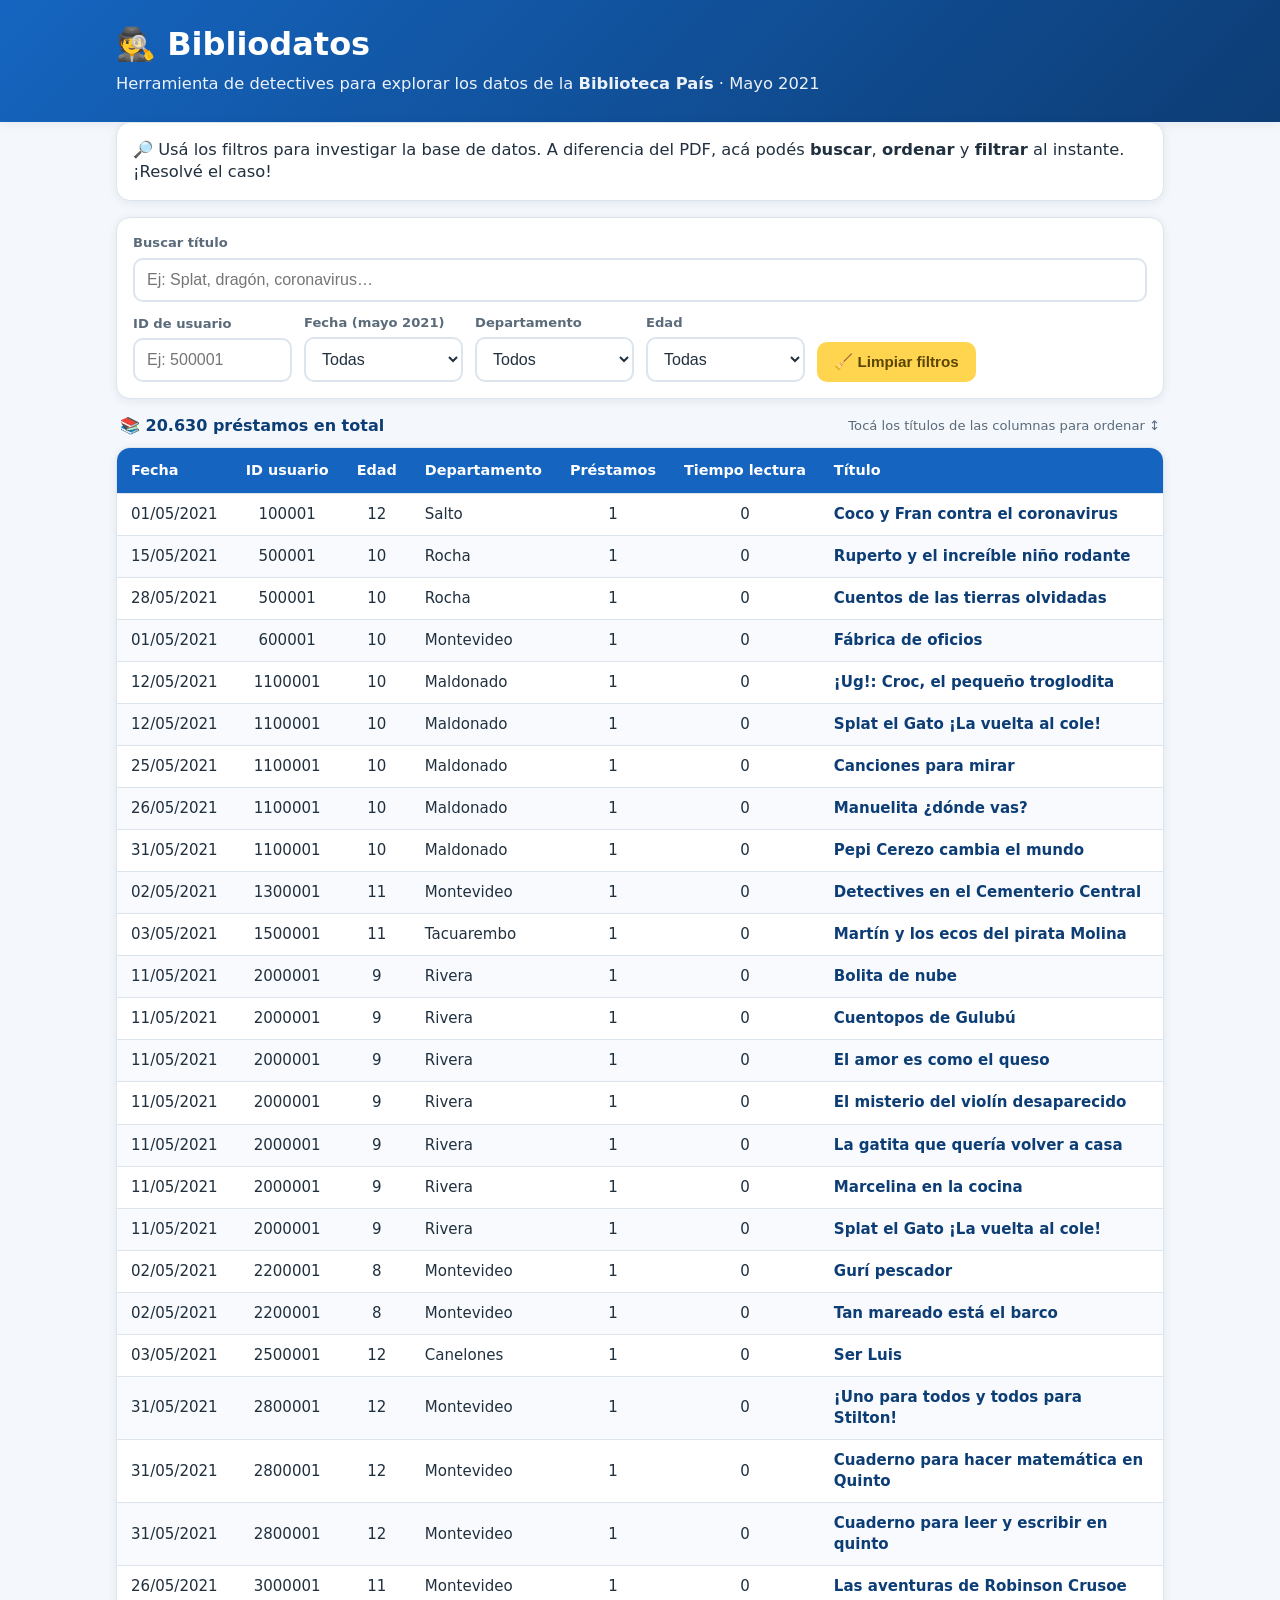
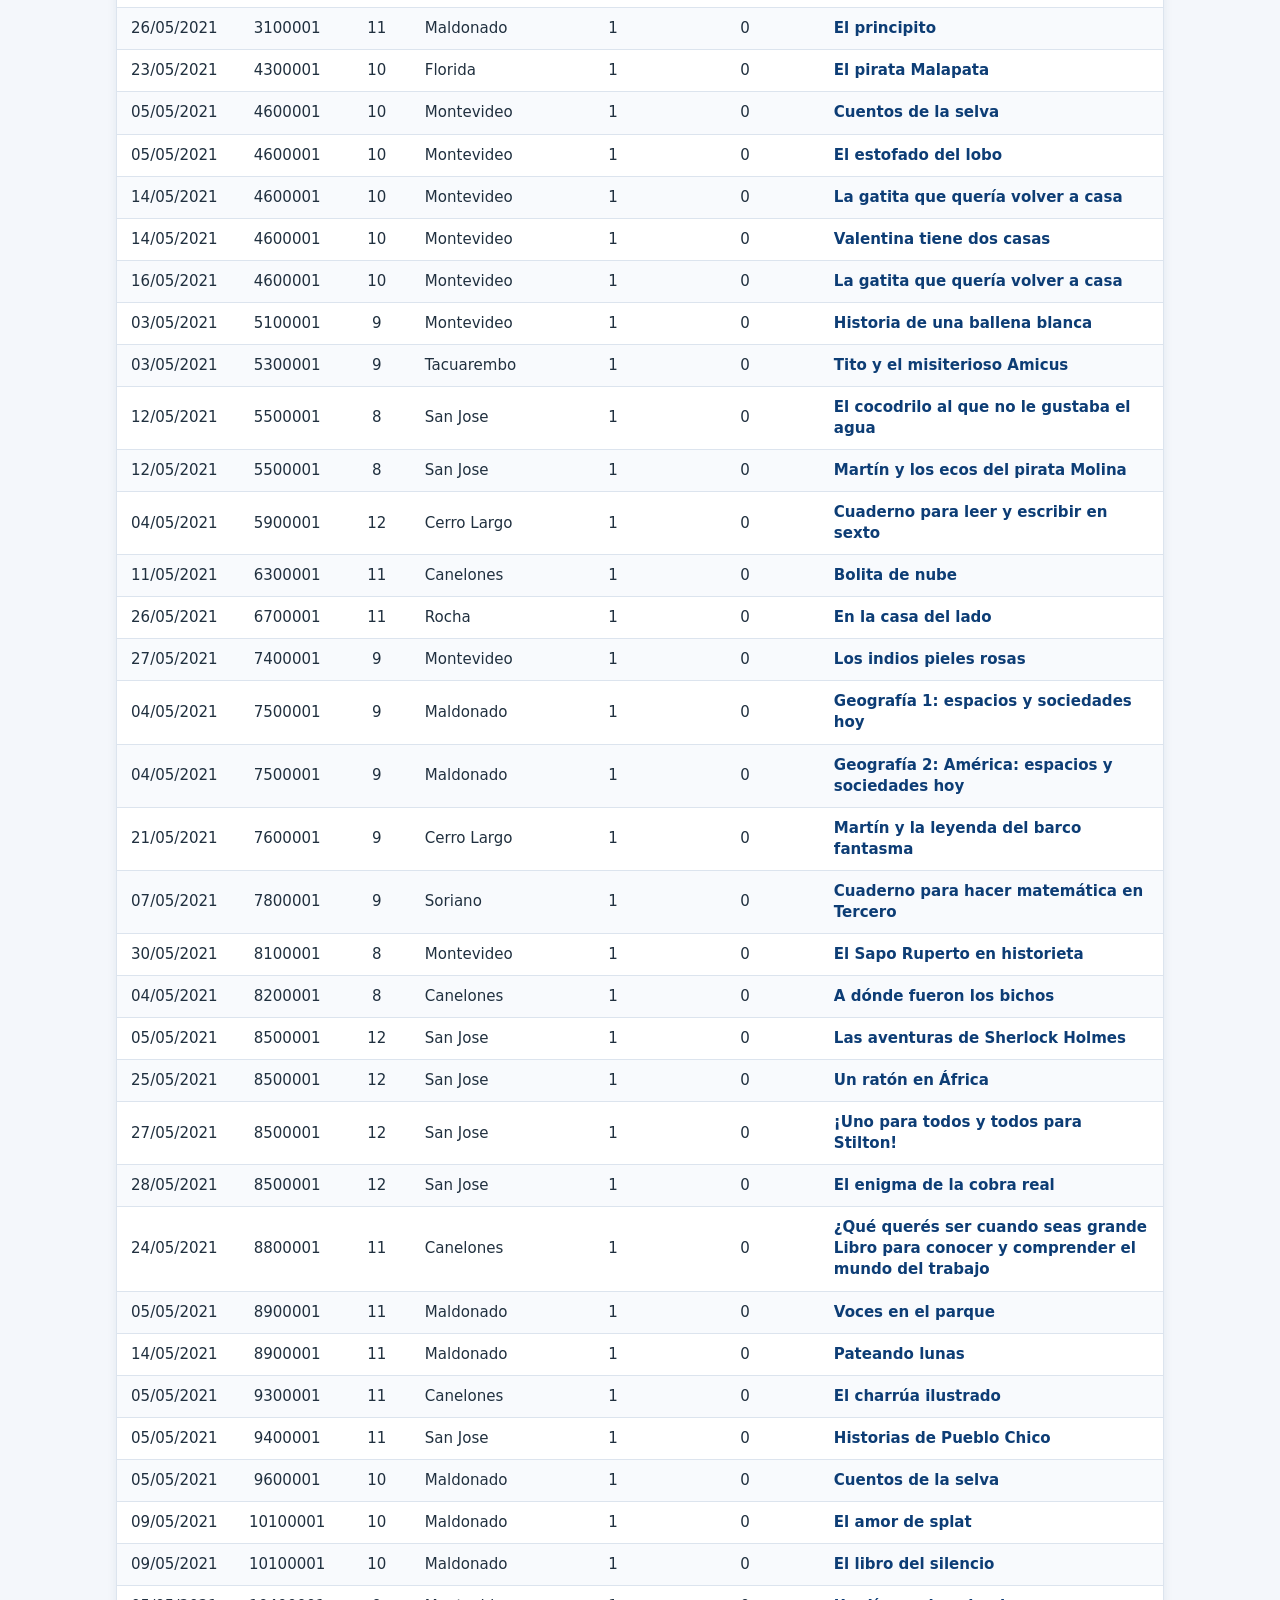
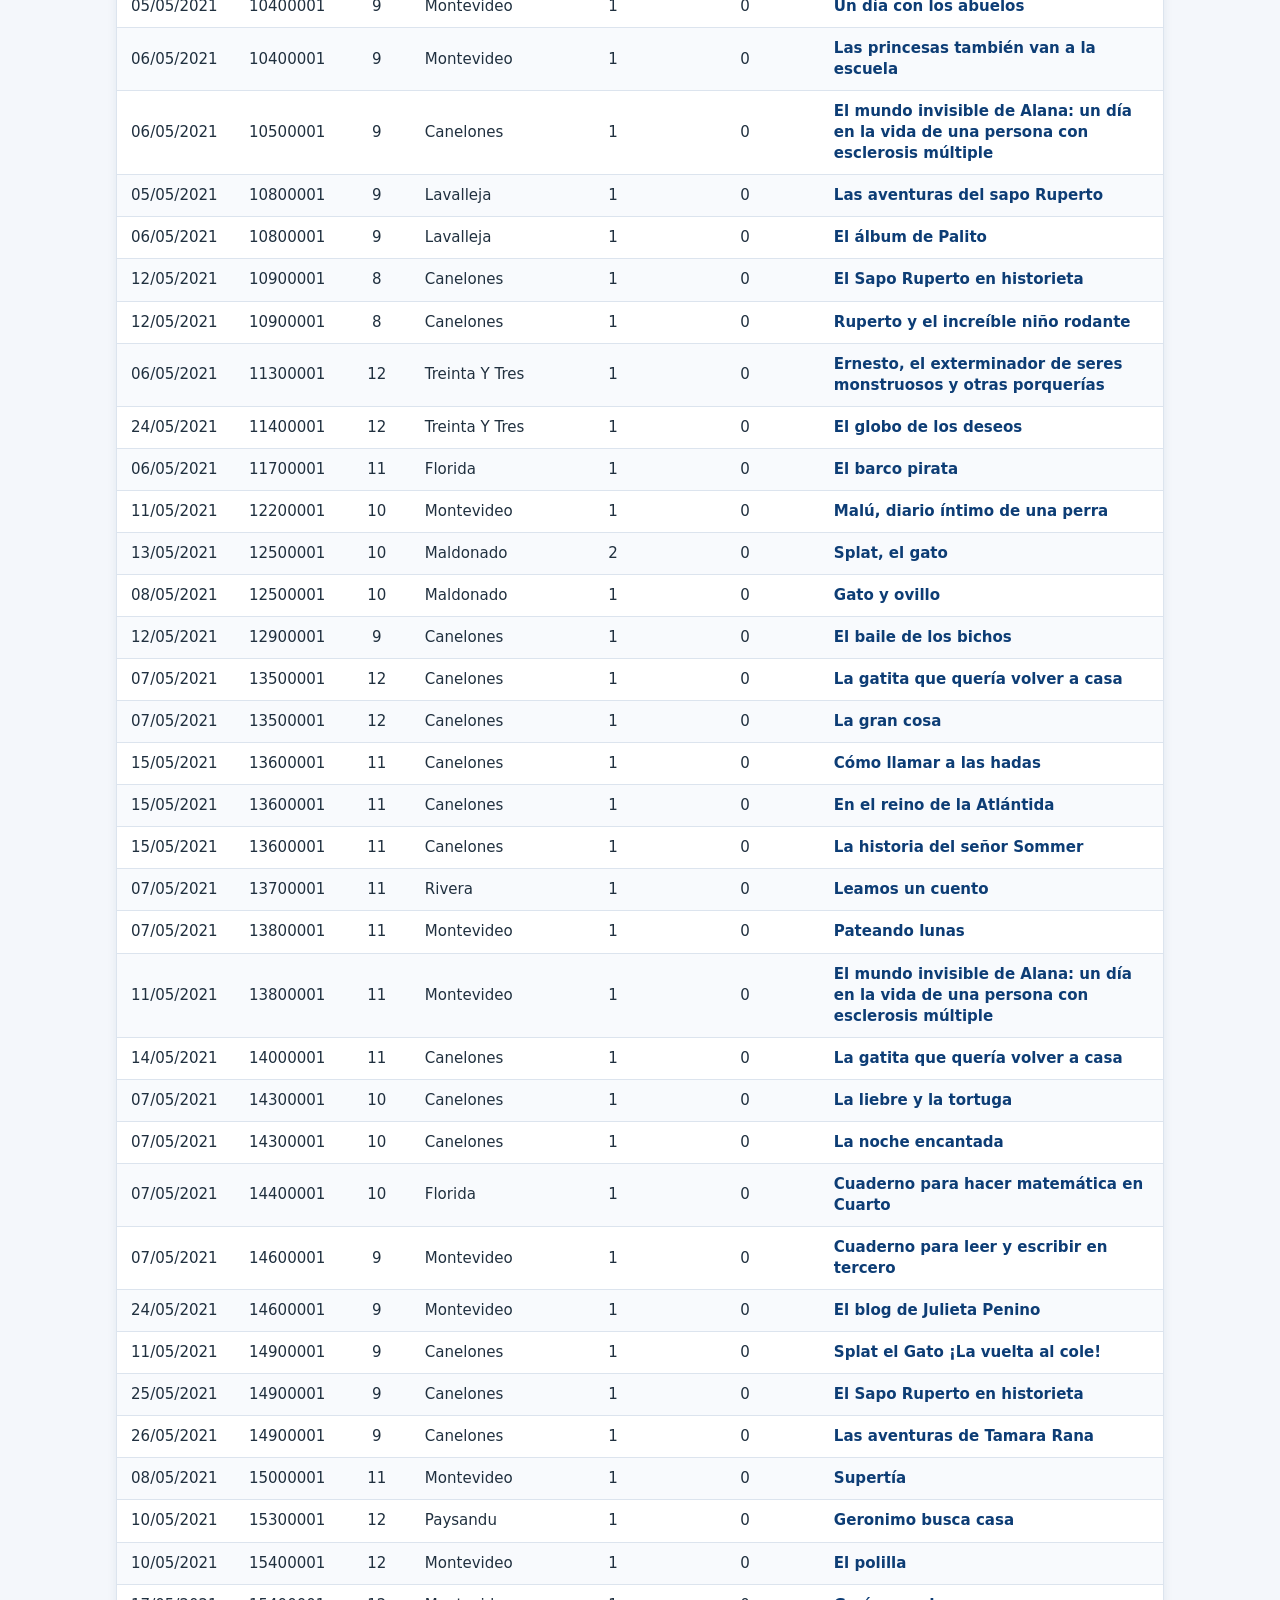
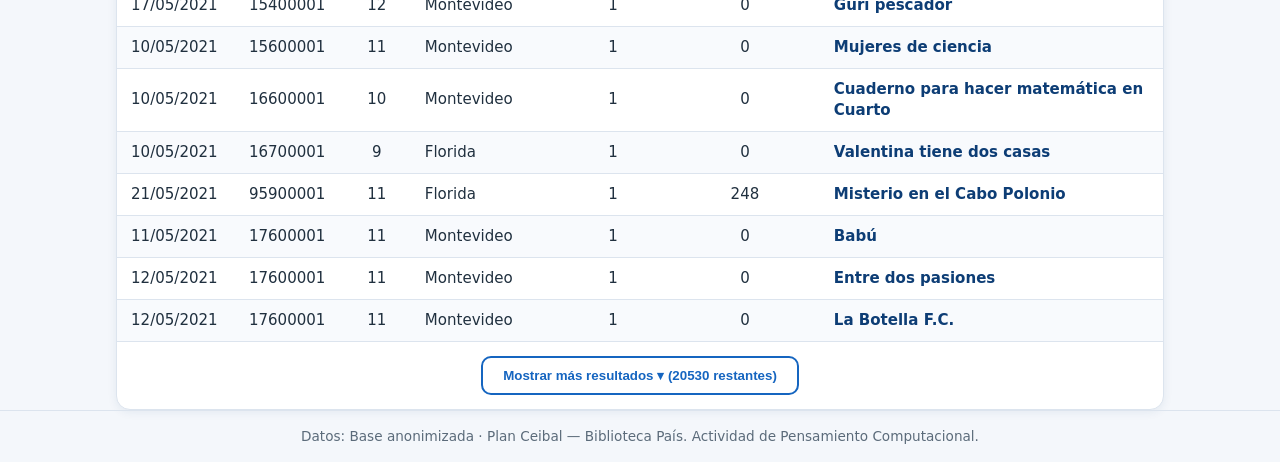
==== index.html @ 2f6239cc "Sitio interactivo Bibliodatos: buscador/filtro de préstamos Biblioteca País Co-Authored-By: Claude O" ====
<!DOCTYPE html>
<html lang="es">
<head>
<meta charset="UTF-8">
<meta name="viewport" content="width=device-width, initial-scale=1.0">
<title>🔍 Bibliodatos — Biblioteca País</title>
<link rel="stylesheet" href="style.css">
</head>
<body>
<header>
  <div class="wrap">
    <h1>🕵️ Bibliodatos</h1>
    <p class="sub">Herramienta de detectives para explorar los datos de la <strong>Biblioteca País</strong> · Mayo 2021</p>
  </div>
</header>

<main class="wrap">

  <section class="panel intro">
    <p>🔎 Usá los filtros para investigar la base de datos. A diferencia del PDF, acá podés
    <strong>buscar</strong>, <strong>ordenar</strong> y <strong>filtrar</strong> al instante. ¡Resolvé el caso!</p>
  </section>

  <section class="panel filtros">
    <div class="campo campo-busca">
      <label for="busca">Buscar título</label>
      <input type="text" id="busca" placeholder="Ej: Splat, dragón, coronavirus…" autocomplete="off">
    </div>
    <div class="campo">
      <label for="usuario">ID de usuario</label>
      <input type="number" id="usuario" placeholder="Ej: 500001" autocomplete="off">
    </div>
    <div class="campo">
      <label for="fecha">Fecha (mayo 2021)</label>
      <select id="fecha"><option value="">Todas</option></select>
    </div>
    <div class="campo">
      <label for="depto">Departamento</label>
      <select id="depto"><option value="">Todos</option></select>
    </div>
    <div class="campo">
      <label for="edad">Edad</label>
      <select id="edad"><option value="">Todas</option></select>
    </div>
    <div class="campo campo-btn">
      <button id="limpiar" type="button">🧹 Limpiar filtros</button>
    </div>
  </section>

  <section class="conteo">
    <span id="conteo">…</span>
    <span class="hint">Tocá los títulos de las columnas para ordenar ↕</span>
  </section>

  <section class="tabla-wrap">
    <table id="tabla">
      <thead>
        <tr>
          <th data-col="fecha">Fecha</th>
          <th data-col="id">ID usuario</th>
          <th data-col="edad">Edad</th>
          <th data-col="depto">Departamento</th>
          <th data-col="prestamos">Préstamos</th>
          <th data-col="tiempo">Tiempo lectura</th>
          <th data-col="titulo">Título</th>
        </tr>
      </thead>
      <tbody id="cuerpo"></tbody>
    </table>
    <div id="vacio" class="vacio" hidden>😕 No hay resultados con esos filtros. Probá cambiarlos.</div>
    <div id="mas-wrap" class="mas-wrap" hidden>
      <button id="mas" type="button">Mostrar más resultados ▾</button>
    </div>
  </section>

</main>

<footer>
  <div class="wrap">
    <p>Datos: Base anonimizada · Plan Ceibal — Biblioteca País. Actividad de Pensamiento Computacional.</p>
  </div>
</footer>

<script src="app.js"></script>
</body>
</html>
---- style.css ----
:root{
  --azul:#1565c0;
  --azul-osc:#0d3d75;
  --amar:#ffd54f;
  --verde:#2e9e5b;
  --bg:#f4f7fb;
  --panel:#ffffff;
  --texto:#20303f;
  --gris:#5b6b7a;
  --borde:#dce4ee;
  --sombra:0 2px 10px rgba(20,60,110,.08);
}
*{box-sizing:border-box}
body{
  margin:0;
  font-family:"Segoe UI",system-ui,Arial,sans-serif;
  background:var(--bg);
  color:var(--texto);
  line-height:1.4;
}
.wrap{max-width:1080px;margin:0 auto;padding:0 16px}

header{
  background:linear-gradient(135deg,var(--azul),var(--azul-osc));
  color:#fff;
  padding:22px 0 26px;
  box-shadow:var(--sombra);
}
header h1{margin:0;font-size:2rem}
header .sub{margin:6px 0 0;opacity:.92;font-size:1.02rem}

main{padding:20px 0 40px}

.panel{
  background:var(--panel);
  border:1px solid var(--borde);
  border-radius:14px;
  box-shadow:var(--sombra);
  padding:16px;
  margin-bottom:16px;
}
.intro p{margin:0;font-size:1.02rem}

.filtros{
  display:grid;
  grid-template-columns:repeat(auto-fit,minmax(150px,1fr));
  gap:12px;
  align-items:end;
}
.campo-busca{grid-column:1 / -1}
.campo label{
  display:block;
  font-size:.82rem;
  font-weight:600;
  color:var(--gris);
  margin-bottom:5px;
}
.campo input,.campo select{
  width:100%;
  padding:11px 12px;
  border:2px solid var(--borde);
  border-radius:10px;
  font-size:1rem;
  background:#fff;
  color:var(--texto);
}
.campo input:focus,.campo select:focus{
  outline:none;
  border-color:var(--azul);
}
.campo-btn{display:flex}
#limpiar{
  width:100%;
  padding:11px 12px;
  border:none;
  border-radius:10px;
  background:var(--amar);
  color:#5a4500;
  font-weight:700;
  font-size:.95rem;
  cursor:pointer;
}
#limpiar:hover{filter:brightness(.96)}

.conteo{
  display:flex;
  justify-content:space-between;
  align-items:center;
  flex-wrap:wrap;
  gap:6px;
  margin:4px 4px 10px;
  font-weight:600;
}
#conteo{color:var(--azul-osc)}
.conteo .hint{font-weight:400;font-size:.82rem;color:var(--gris)}

.tabla-wrap{
  background:var(--panel);
  border:1px solid var(--borde);
  border-radius:14px;
  box-shadow:var(--sombra);
  overflow-x:auto;
}
table{width:100%;border-collapse:collapse;min-width:720px}
thead th{
  background:var(--azul);
  color:#fff;
  text-align:left;
  padding:12px 14px;
  font-size:.9rem;
  cursor:pointer;
  user-select:none;
  white-space:nowrap;
  position:sticky;
  top:0;
}
thead th:hover{background:var(--azul-osc)}
thead th.asc::after{content:" ▲";font-size:.75em}
thead th.desc::after{content:" ▼";font-size:.75em}
tbody td{padding:10px 14px;border-top:1px solid var(--borde);font-size:.94rem}
tbody tr:nth-child(even){background:#f8fafd}
tbody tr:hover{background:#eef5ff}
td.titulo{font-weight:600;color:var(--azul-osc)}
td.num{text-align:center}

.vacio{padding:34px 16px;text-align:center;color:var(--gris);font-size:1.05rem}

.mas-wrap{padding:14px;text-align:center;border-top:1px solid var(--borde)}
#mas{
  padding:10px 20px;
  border:2px solid var(--azul);
  background:#fff;
  color:var(--azul);
  border-radius:10px;
  font-weight:700;
  cursor:pointer;
}
#mas:hover{background:var(--azul);color:#fff}

footer{
  border-top:1px solid var(--borde);
  padding:16px 0;
  color:var(--gris);
  font-size:.85rem;
  text-align:center;
}
footer p{margin:0}

@media(max-width:520px){
  header h1{font-size:1.6rem}
  .conteo{font-size:.9rem}
}
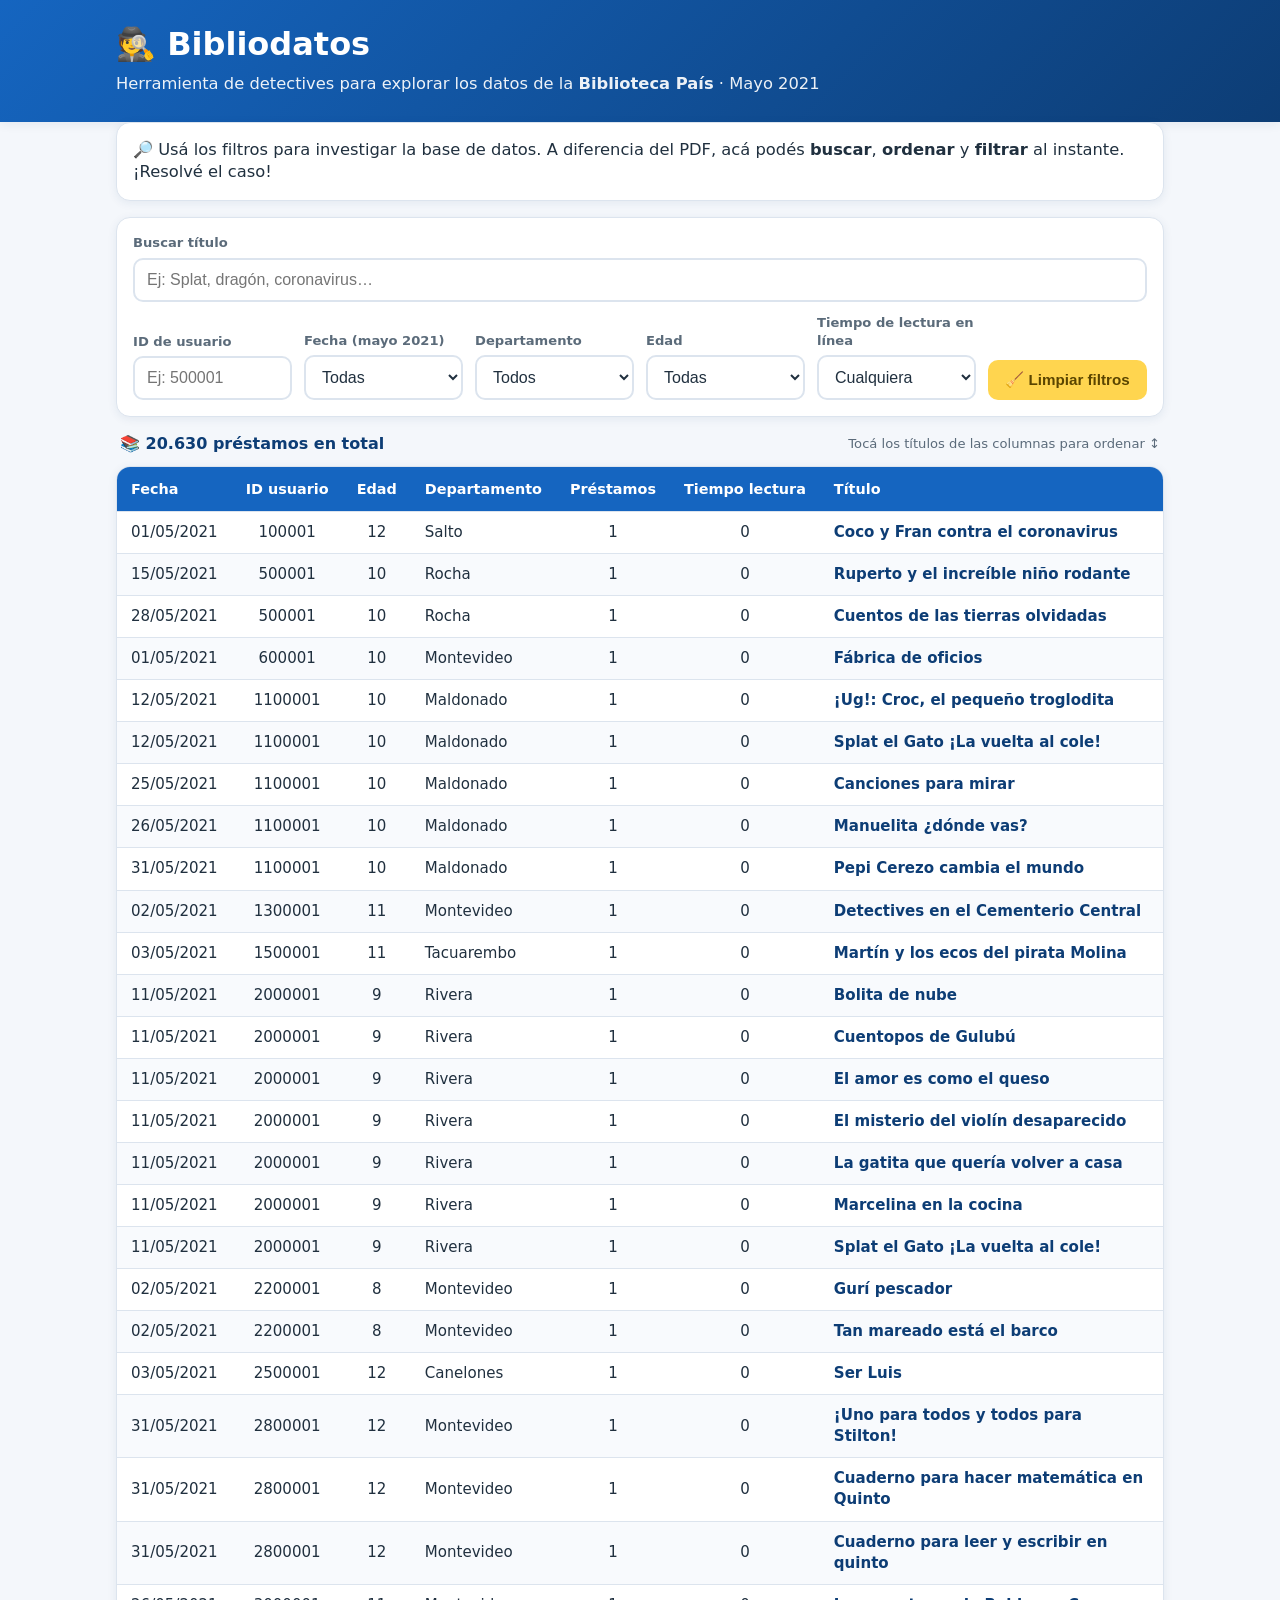
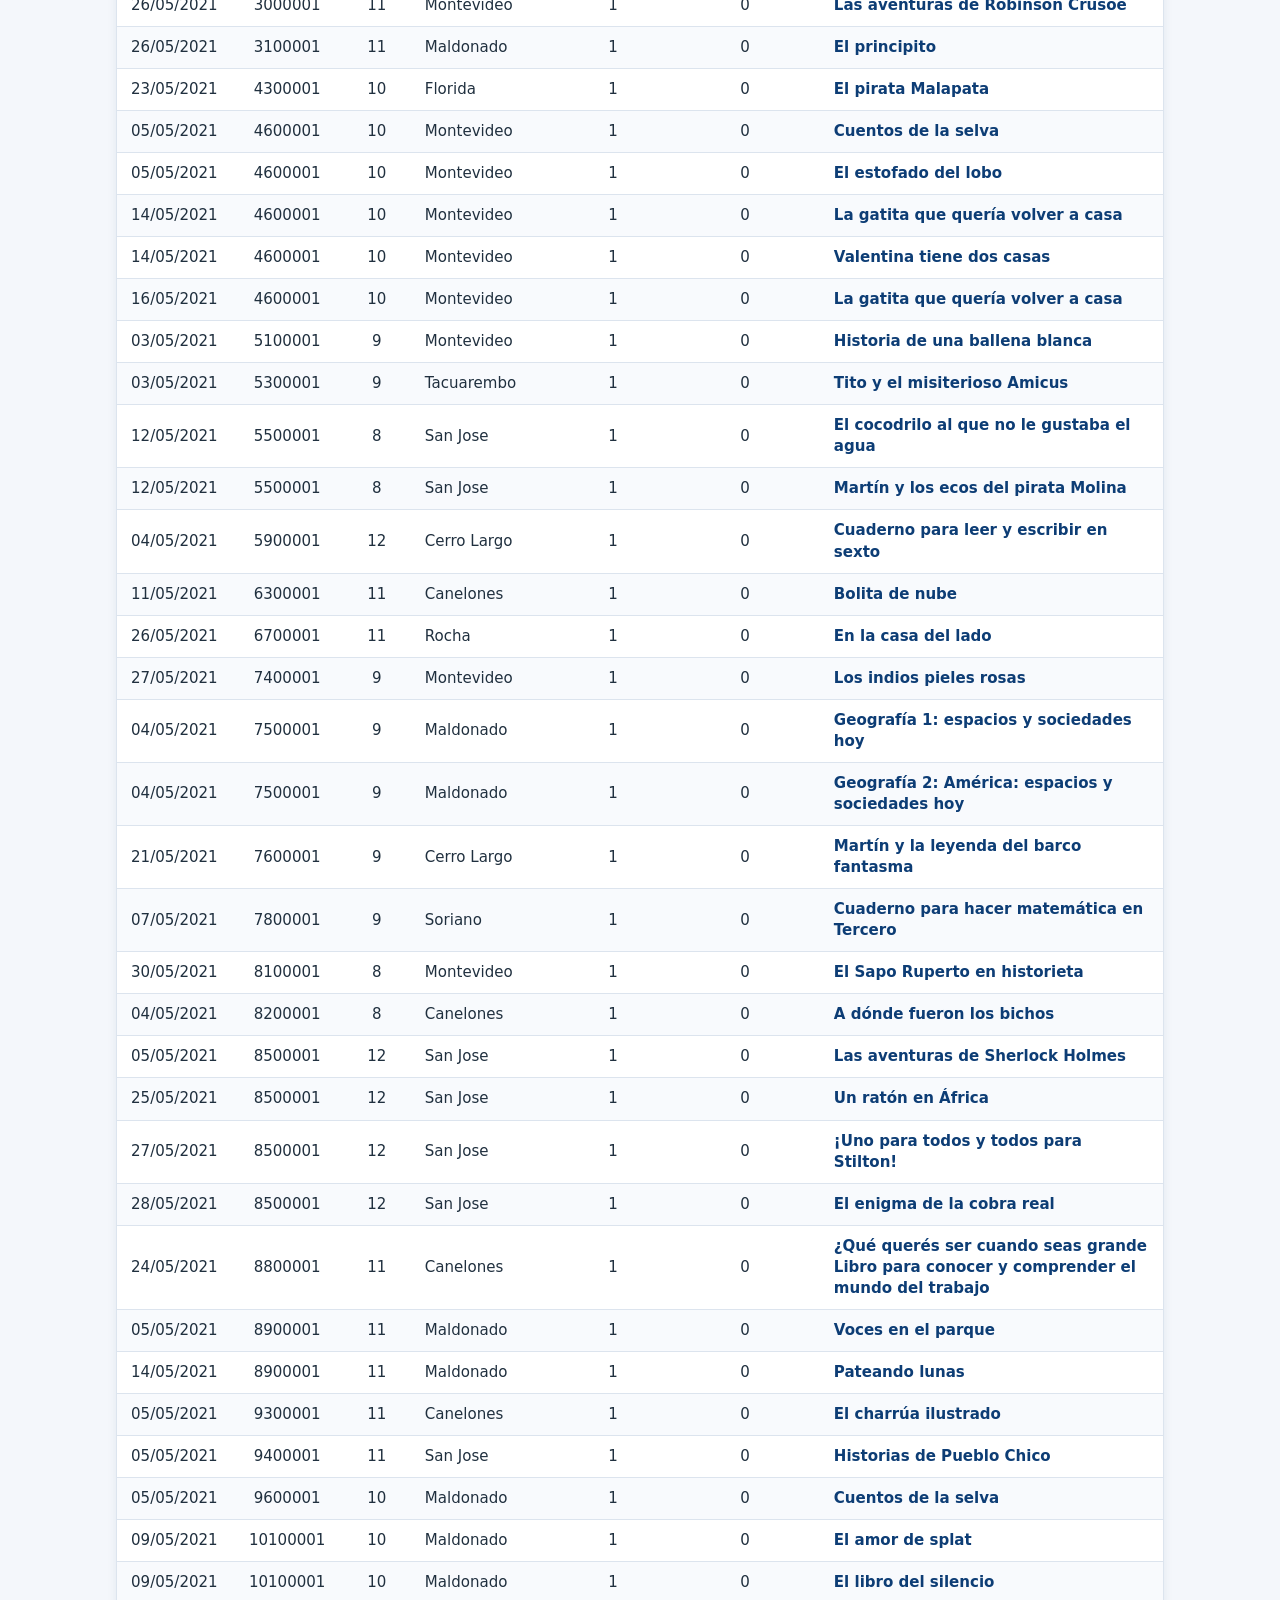
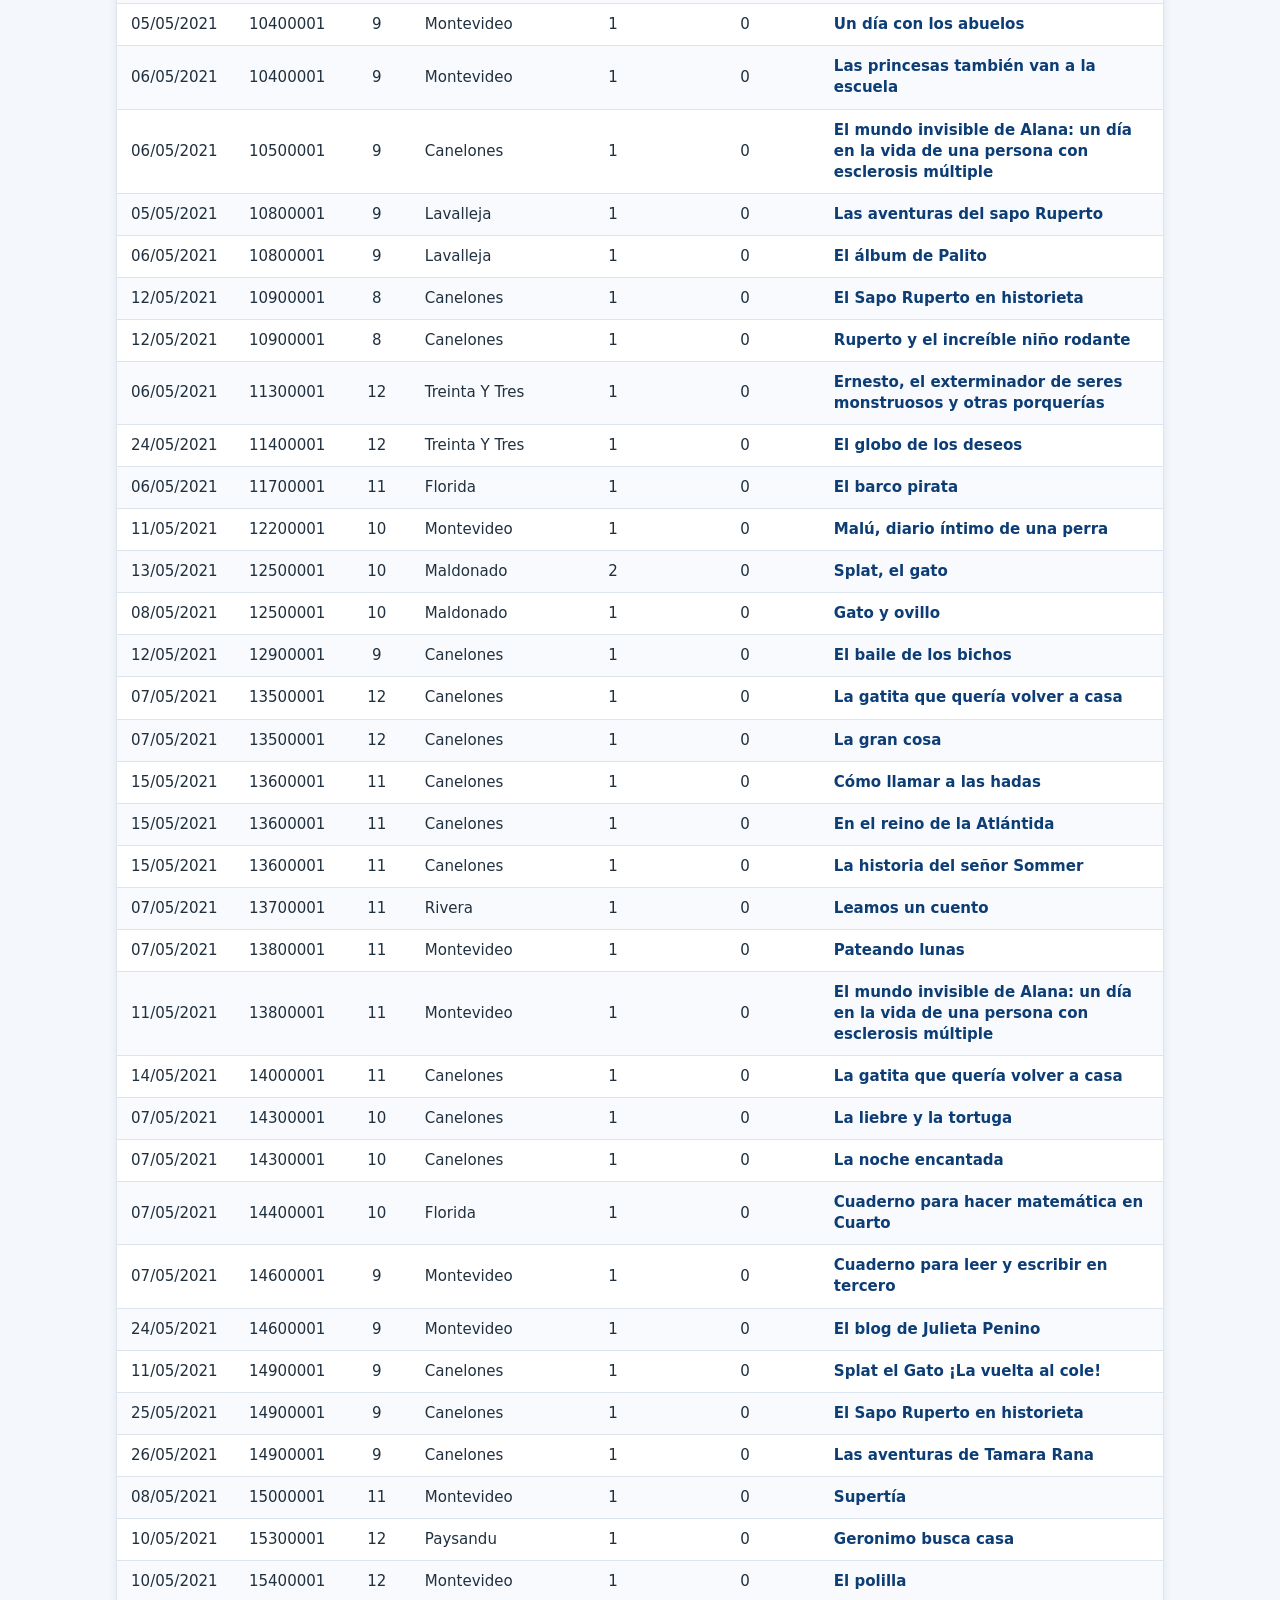
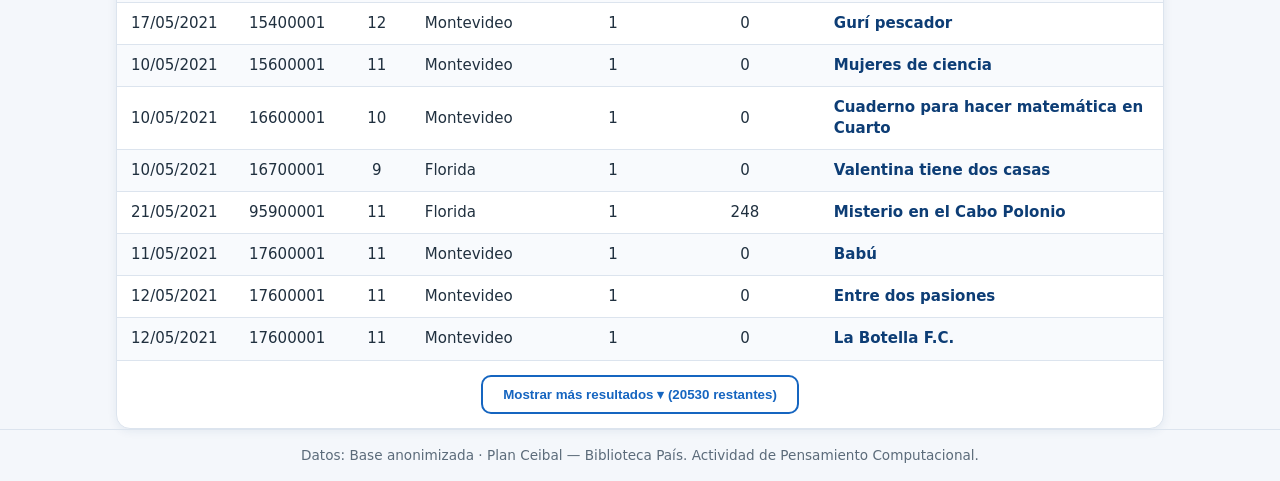
==== commit 5b1fb96c: "Agregar filtro por rango de tiempo de lectura en línea Co-Authored-By: Claude Opus 4.8 <noreply@anth" ====
--- a/index.html
+++ b/index.html
@@ -42,6 +42,17 @@
       <label for="edad">Edad</label>
       <select id="edad"><option value="">Todas</option></select>
     </div>
+    <div class="campo">
+      <label for="tiempo">Tiempo de lectura en línea</label>
+      <select id="tiempo">
+        <option value="">Cualquiera</option>
+        <option value="0">Sin lectura en línea (0 min)</option>
+        <option value="1-10">1 a 10 min</option>
+        <option value="11-30">11 a 30 min</option>
+        <option value="31-60">31 a 60 min</option>
+        <option value="61-">Más de 60 min</option>
+      </select>
+    </div>
     <div class="campo campo-btn">
       <button id="limpiar" type="button">🧹 Limpiar filtros</button>
     </div>
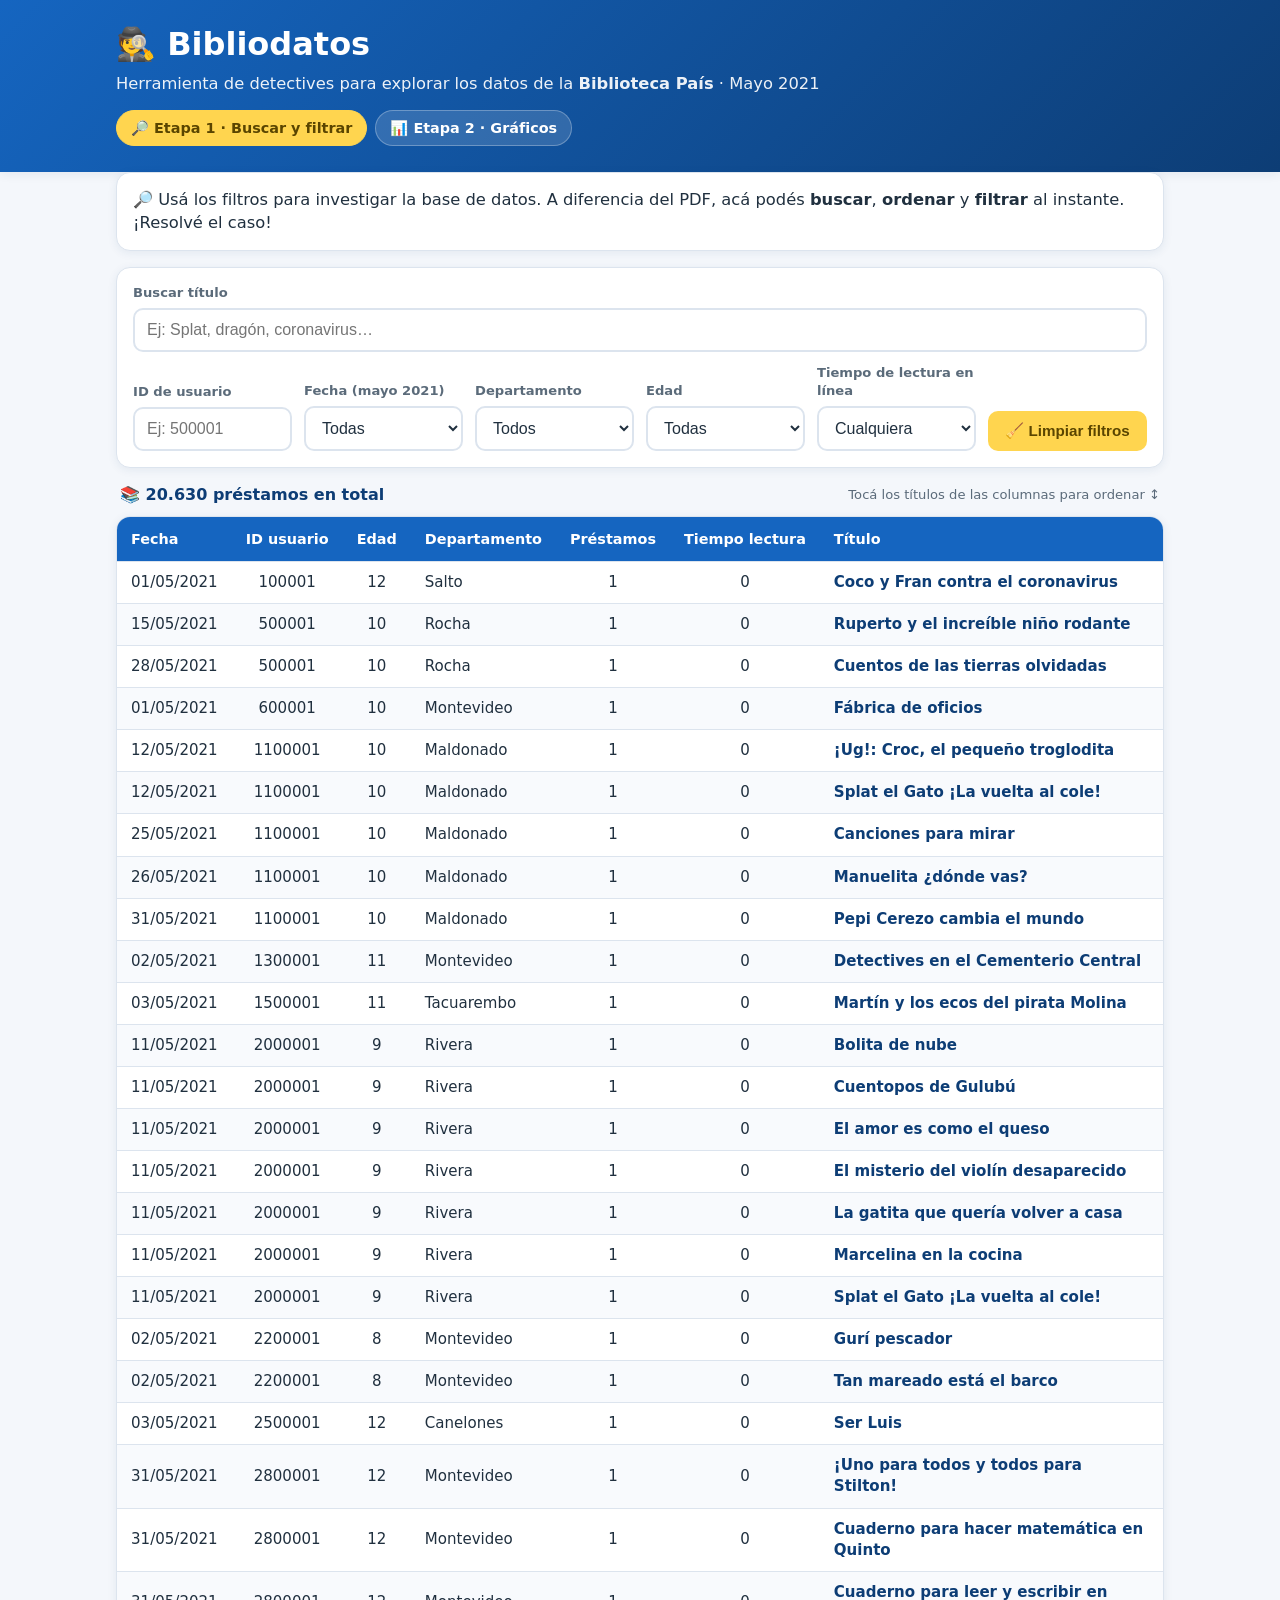
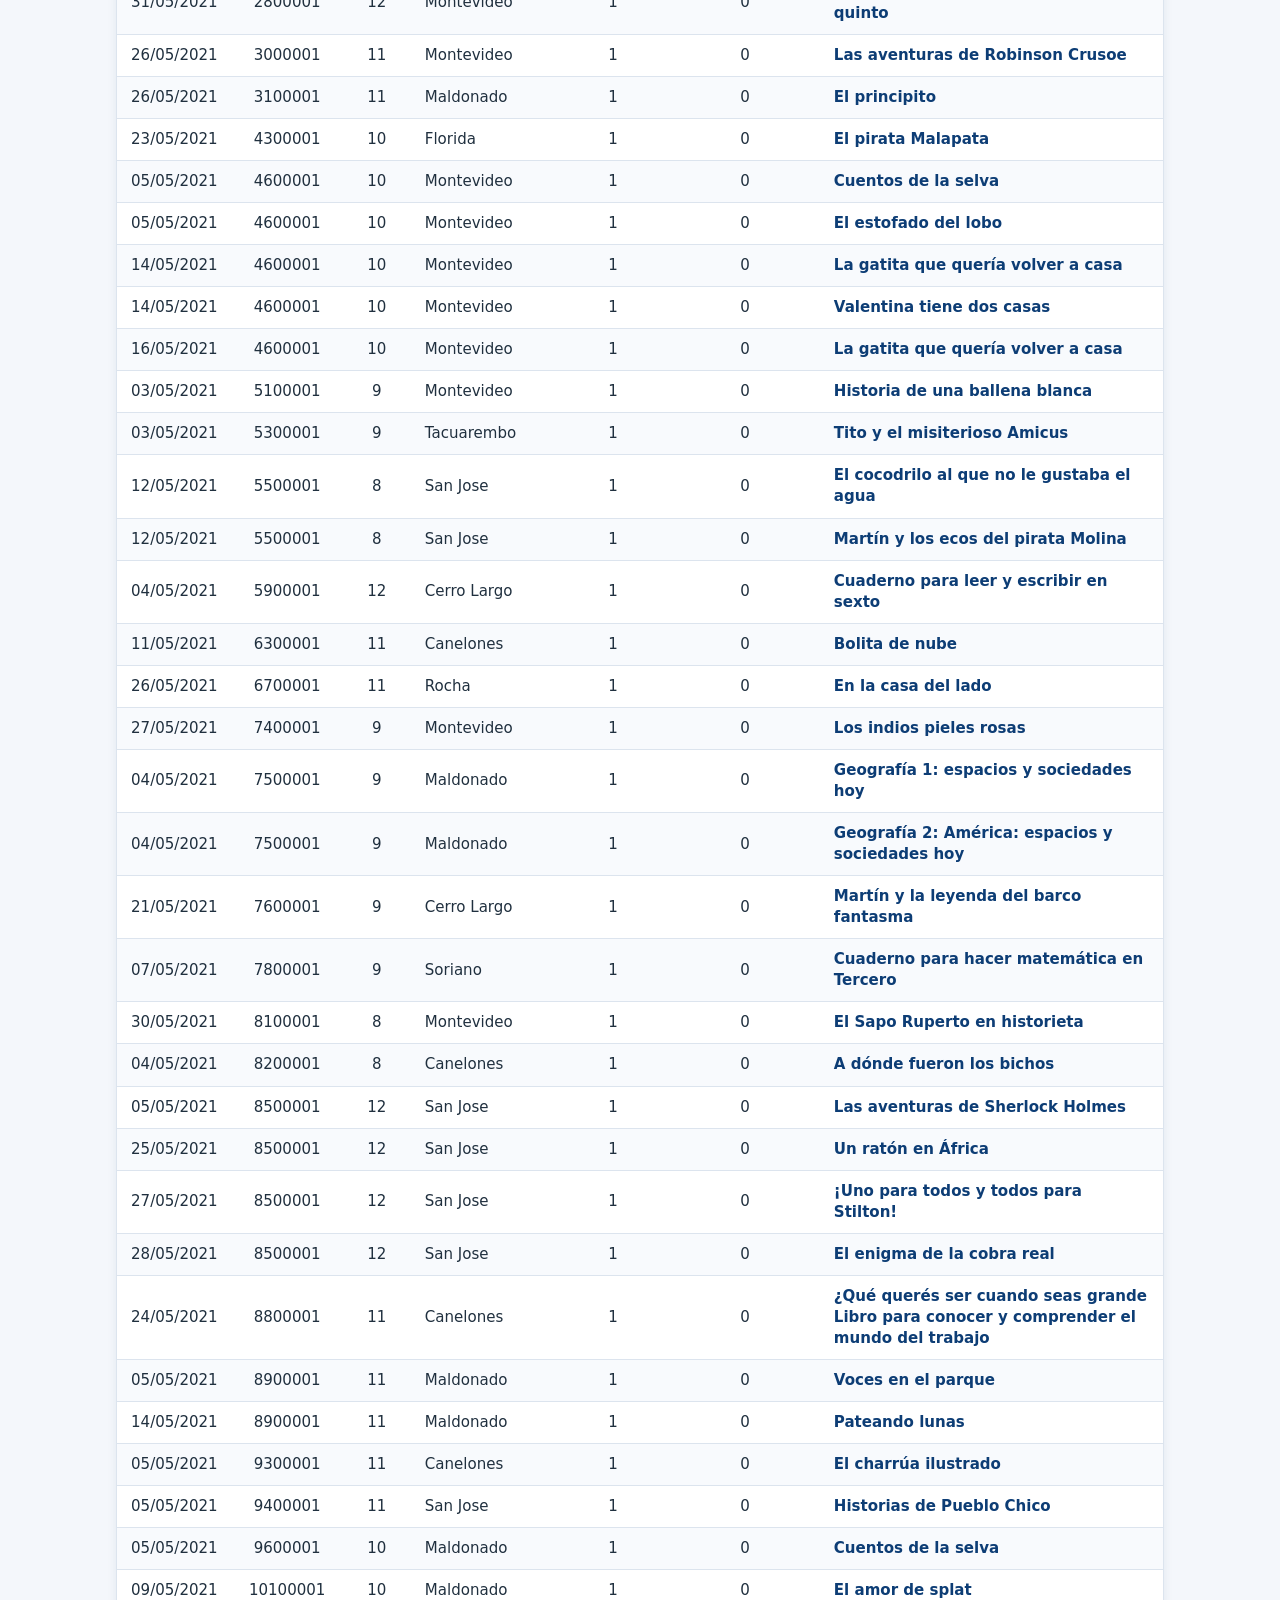
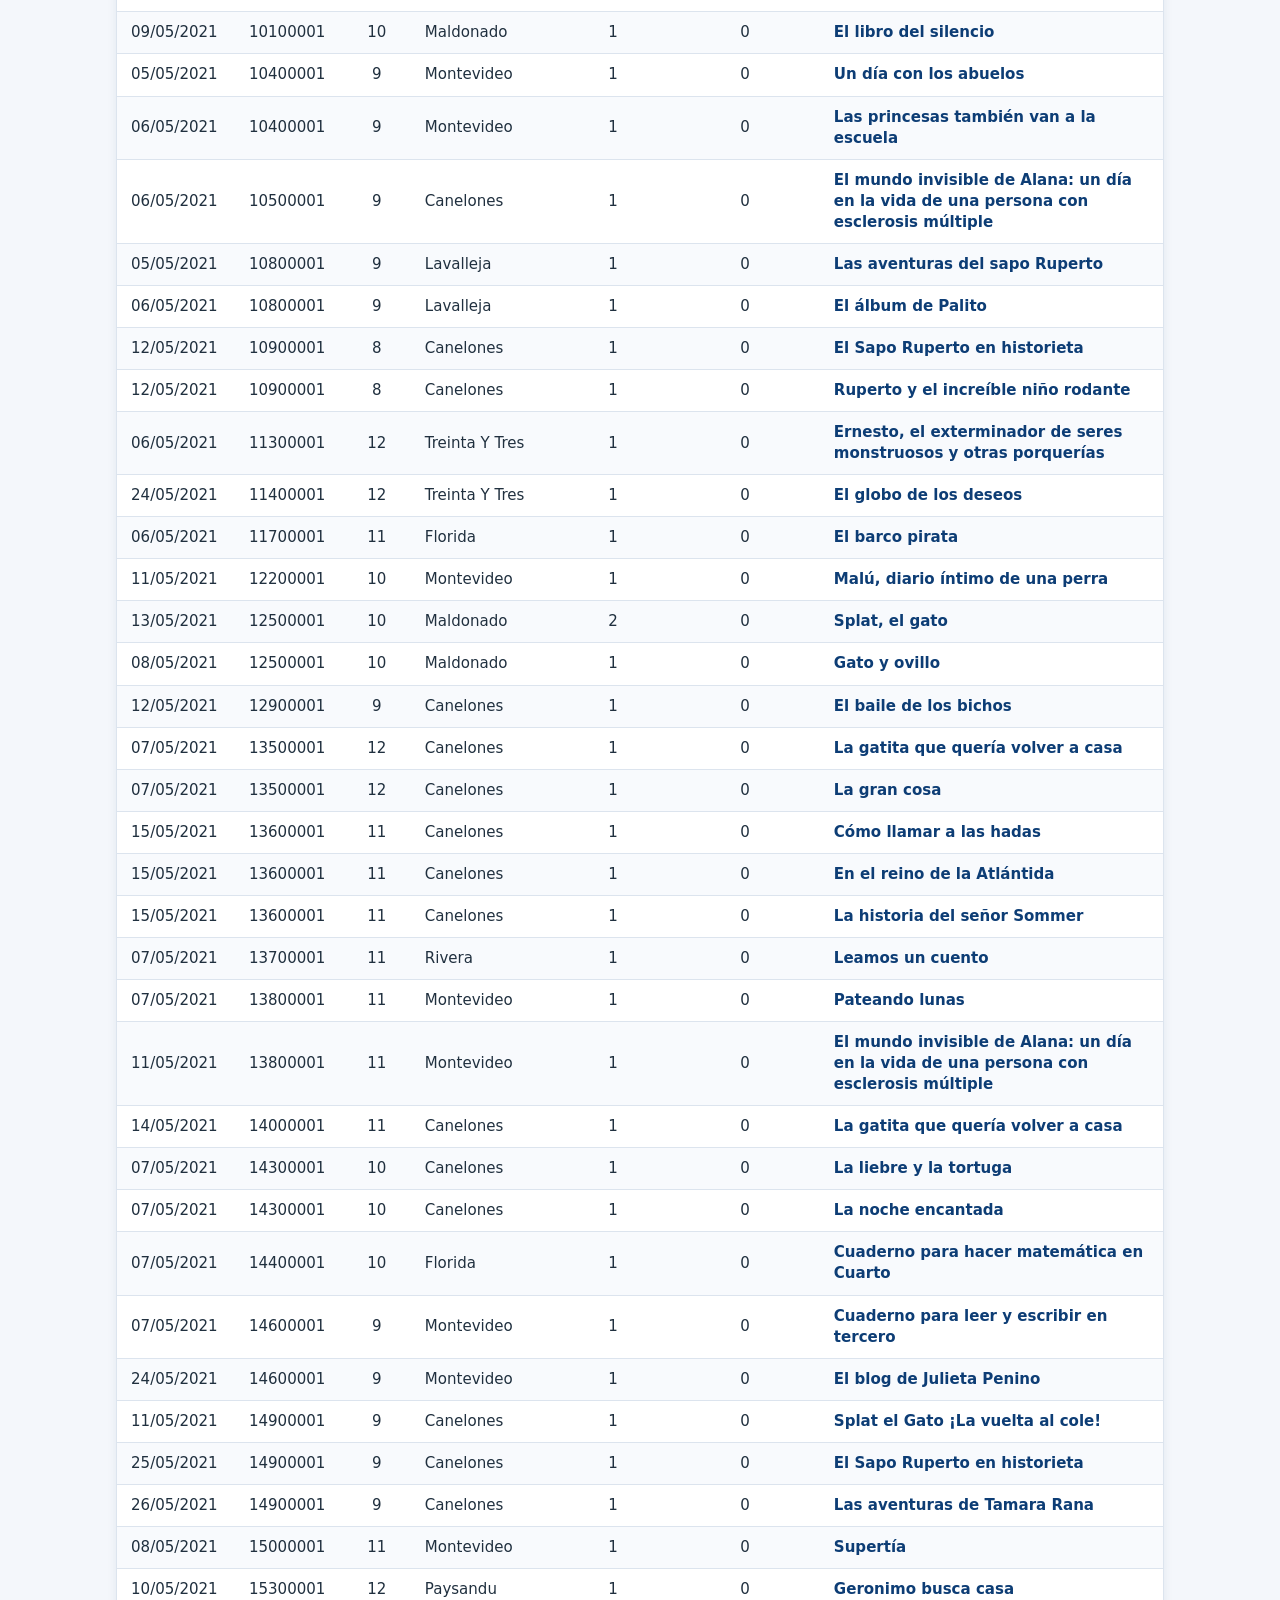
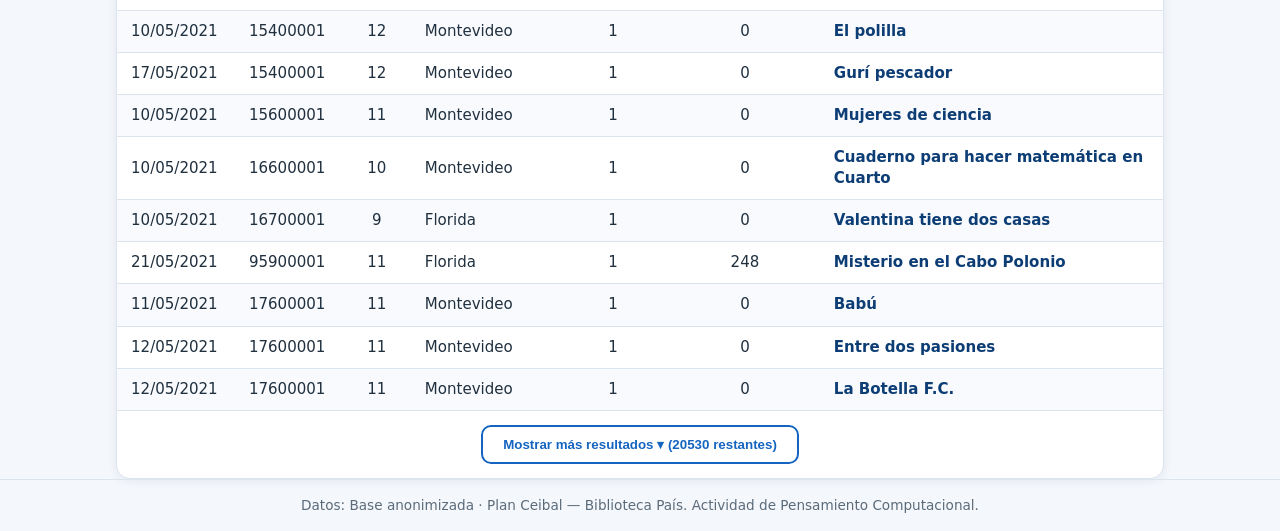
==== commit 412ba9d7: "Etapa 2: generador de graficos de barras" ====
--- a/index.html
+++ b/index.html
@@ -5,12 +5,17 @@
 <meta name="viewport" content="width=device-width, initial-scale=1.0">
 <title>🔍 Bibliodatos — Biblioteca País</title>
 <link rel="stylesheet" href="style.css">
+<link rel="stylesheet" href="graficos.css">
 </head>
 <body>
 <header>
   <div class="wrap">
     <h1>🕵️ Bibliodatos</h1>
     <p class="sub">Herramienta de detectives para explorar los datos de la <strong>Biblioteca País</strong> · Mayo 2021</p>
+    <nav class="nav-etapas">
+      <a href="index.html" class="activo" aria-current="page">🔎 Etapa 1 · Buscar y filtrar</a>
+      <a href="graficos.html">📊 Etapa 2 · Gráficos</a>
+    </nav>
   </div>
 </header>
 
--- a/graficos.css
+++ b/graficos.css
@@ -0,0 +1,136 @@
+/* Etapa 2 — Gráficos. Se carga después de style.css y reusa sus variables. */
+
+.nav-etapas{display:flex;gap:8px;margin-top:14px;flex-wrap:wrap}
+.nav-etapas a{
+  display:inline-block;
+  padding:7px 14px;
+  border-radius:999px;
+  background:rgba(255,255,255,.14);
+  color:#fff;
+  text-decoration:none;
+  font-size:.9rem;
+  font-weight:600;
+  border:1px solid rgba(255,255,255,.28);
+}
+.nav-etapas a:hover{background:rgba(255,255,255,.26)}
+.nav-etapas a.activo{background:var(--amar);color:#5a4500;border-color:var(--amar)}
+
+/* --- constructor de 3 pasos --- */
+.constructor{
+  display:grid;
+  grid-template-columns:repeat(auto-fit,minmax(230px,1fr));
+  gap:14px;
+  align-items:end;
+}
+.paso{display:flex;gap:10px;align-items:flex-end}
+.paso .campo{flex:1}
+.paso-num{
+  flex:0 0 auto;
+  width:28px;height:28px;
+  margin-bottom:9px;
+  border-radius:50%;
+  background:var(--azul);
+  color:#fff;
+  font-weight:700;
+  font-size:.9rem;
+  display:grid;place-items:center;
+}
+.campo-tipo .segmentado{display:flex;gap:0;border:2px solid var(--borde);border-radius:10px;overflow:hidden}
+.segmentado button{
+  flex:1;
+  padding:11px 6px;
+  border:none;
+  background:#fff;
+  color:var(--gris);
+  font-size:.88rem;
+  font-weight:600;
+  cursor:pointer;
+}
+.segmentado button:hover{background:#eef5ff}
+.segmentado button.activo{background:var(--azul);color:#fff}
+.segmentado button:focus-visible{outline:3px solid var(--amar);outline-offset:-3px}
+
+/* --- filtros de la etapa 2 --- */
+.filtros-graf{grid-template-columns:repeat(auto-fit,minmax(180px,1fr))}
+.filtros-titulo{
+  grid-column:1 / -1;
+  margin:0;
+  font-weight:700;
+  color:var(--azul-osc);
+}
+.filtros-titulo span{font-weight:400;color:var(--gris);font-size:.88rem}
+#f-limpiar{
+  width:100%;padding:11px 12px;border:none;border-radius:10px;
+  background:var(--amar);color:#5a4500;font-weight:700;font-size:.95rem;cursor:pointer;
+}
+#f-limpiar:hover{filter:brightness(.96)}
+
+/* --- tarjetas de hallazgos --- */
+.hallazgo{display:grid;grid-template-columns:1fr 1fr;gap:14px;margin-bottom:16px}
+.tarjeta{
+  background:var(--panel);
+  border:1px solid var(--borde);
+  border-left:6px solid var(--verde);
+  border-radius:14px;
+  box-shadow:var(--sombra);
+  padding:14px 16px;
+  display:flex;flex-direction:column;gap:2px;
+}
+.tarjeta-min{border-left-color:#e8a33d}
+.tarjeta-rot{font-size:.8rem;font-weight:700;color:var(--gris);letter-spacing:.02em}
+.tarjeta strong{font-size:1.12rem;color:var(--azul-osc);line-height:1.25}
+.tarjeta-valor{font-size:.95rem;color:var(--gris)}
+
+/* --- gráfico --- */
+.grafico-wrap{
+  background:var(--panel);
+  border:1px solid var(--borde);
+  border-radius:14px;
+  box-shadow:var(--sombra);
+  padding:14px 16px 18px;
+  margin-bottom:16px;
+}
+.grafico-barra-sup{
+  display:flex;justify-content:space-between;align-items:center;
+  gap:10px;flex-wrap:wrap;margin-bottom:8px;
+}
+.grafico-barra-sup h2{margin:0;font-size:1.05rem;color:var(--azul-osc)}
+#descargar{
+  padding:9px 16px;border:2px solid var(--azul);border-radius:10px;
+  background:#fff;color:var(--azul);font-weight:700;font-size:.9rem;cursor:pointer;
+}
+#descargar:hover{background:var(--azul);color:#fff}
+#descargar:disabled{opacity:.5;cursor:not-allowed}
+.grafico{overflow-x:auto}
+.grafico svg{display:block;width:100%;height:auto;min-width:620px}
+
+/* --- tabla y pistas --- */
+.tabla-datos summary,.pistas summary{
+  cursor:pointer;font-weight:700;color:var(--azul-osc);font-size:1rem;
+}
+.tabla-wrap-graf{margin-top:12px;box-shadow:none;border-radius:10px}
+.tabla-wrap-graf table{min-width:420px}
+#copiar{
+  margin-top:12px;padding:9px 16px;border:2px solid var(--azul);border-radius:10px;
+  background:#fff;color:var(--azul);font-weight:700;font-size:.9rem;cursor:pointer;
+}
+#copiar:hover{background:var(--azul);color:#fff}
+.copiado{margin-left:10px;color:var(--verde);font-weight:700;font-size:.9rem}
+.pistas ul{margin:12px 0 0;padding-left:22px}
+.pistas li{margin-bottom:7px}
+.pistas em{color:var(--azul);font-style:normal;font-weight:600}
+.pistas .nota{
+  margin:14px 0 0;padding:11px 13px;
+  background:#fff8e1;border-left:4px solid var(--amar);border-radius:8px;
+  font-size:.92rem;color:#5a4500;
+}
+.pistas .nota em{color:#5a4500;font-weight:700}
+
+button:focus-visible,select:focus-visible,input:focus-visible,summary:focus-visible,a:focus-visible{
+  outline:3px solid var(--amar);outline-offset:2px;
+}
+
+@media(max-width:640px){
+  .hallazgo{grid-template-columns:1fr}
+  .grafico svg{min-width:520px}
+}
